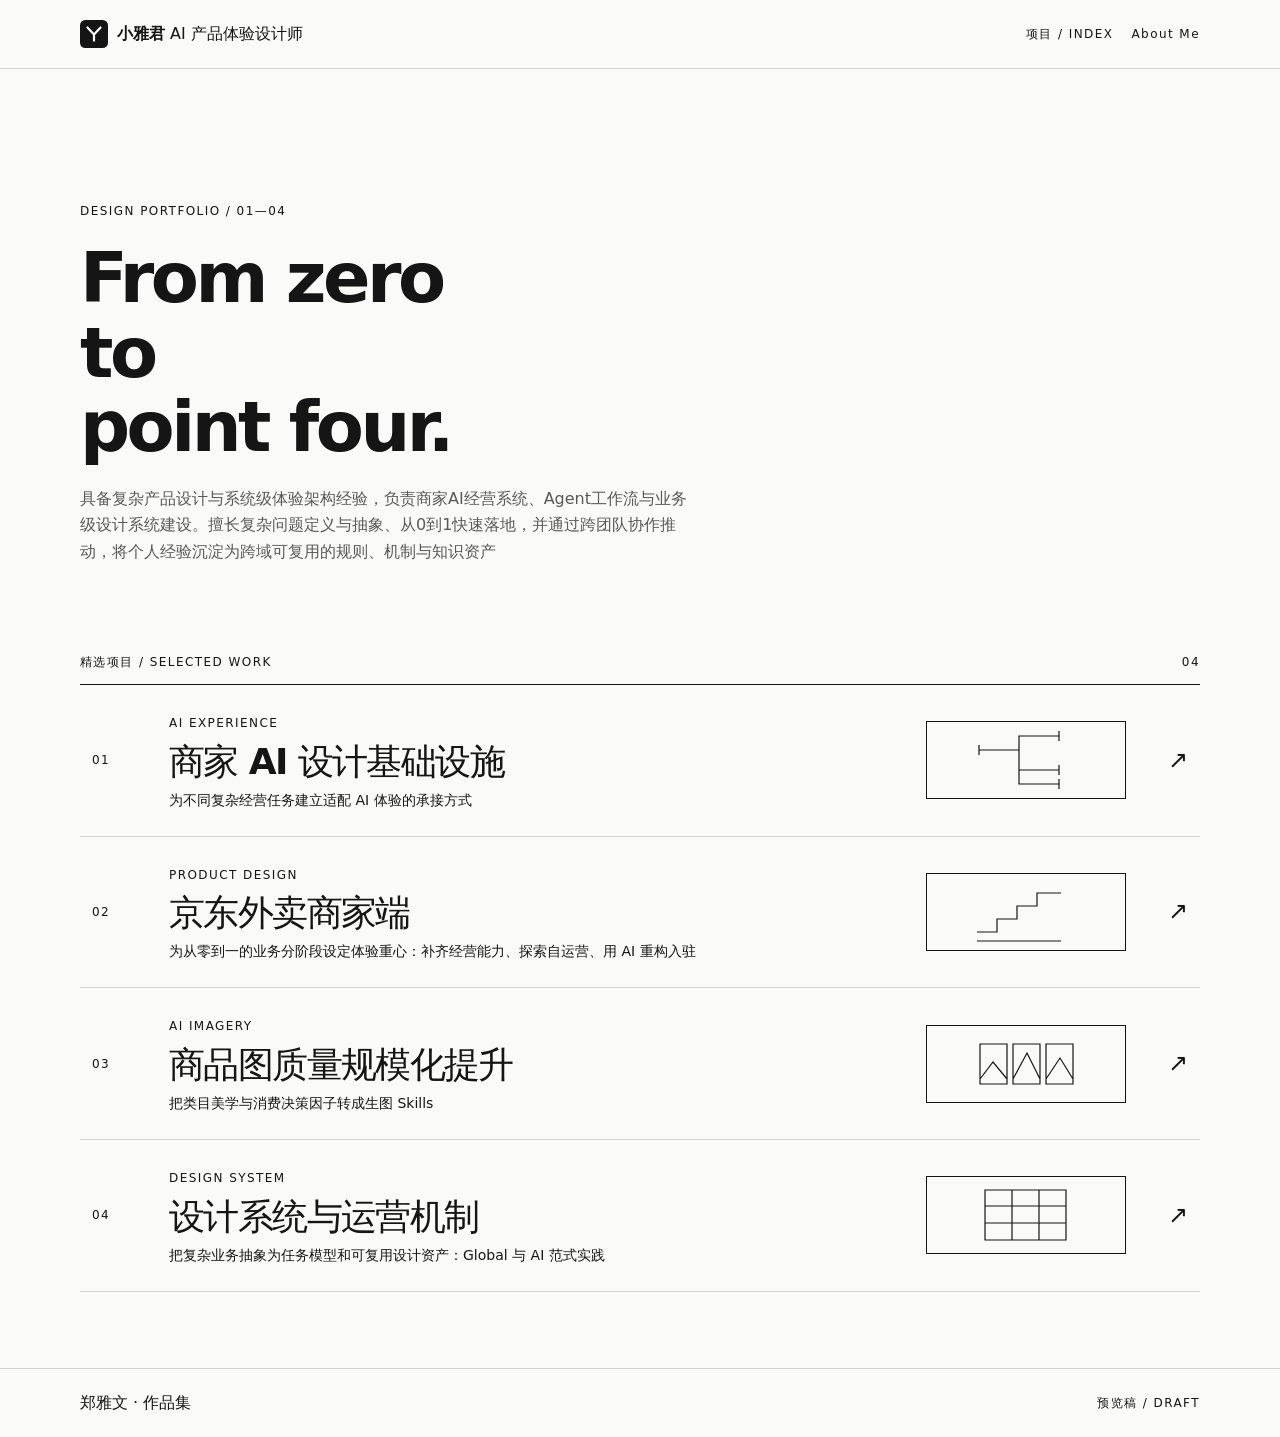
==== index.html @ f398ca6a "Add design portfolio website" ====
<!doctype html>
<html lang="zh-CN"><head><meta charset="utf-8"><meta name="viewport" content="width=device-width, initial-scale=1"><title>郑雅文 · 产品设计作品集</title><link rel="stylesheet" href="style.css"></head>
<body><header><div class="wrap bar"><a class="site-brand" href="index.html"><img src="assets/brand.svg" alt="" width="28" height="28"><span><strong>小雅君</strong> AI 产品体验设计师</span></a><nav class="site-nav" aria-label="全站导航"><a class="meta" href="index.html#work">项目 / INDEX</a><a class="meta" href="about.html">About Me</a></nav></div></header>
<main class="wrap"><section class="hero"><span class="meta">DESIGN PORTFOLIO / 01—04</span><h1>From zero<br>to<br>point four.</h1><p>具备复杂产品设计与系统级体验架构经验，负责商家AI经营系统、Agent工作流与业务级设计系统建设。擅长复杂问题定义与抽象、从0到1快速落地，并通过跨团队协作推动，将个人经验沉淀为跨域可复用的规则、机制与知识资产</p></section><section id="work" aria-label="精选项目"><div class="section-label meta"><span>精选项目 / SELECTED WORK</span><span>04</span></div><a class="project" href="merchant-ai.html"><span class="num">01</span><div><span class="tag">AI EXPERIENCE</span><h2>商家 AI 设计基础设施</h2><p>为不同复杂经营任务建立适配 AI 体验的承接方式</p></div><svg class="diagram" viewBox="0 0 118 76" aria-hidden="true"><path d="M12 28H52V48H92 M52 28V14H92 M52 48V62H92 M12 23V33 M92 9V19 M92 43V53 M92 57V67" fill="none" stroke="currentColor" stroke-width="1.2"/></svg><span class="arrow" aria-hidden="true">↗</span></a><a class="project" href="delivery.html"><span class="num">02</span><div><span class="tag">PRODUCT DESIGN</span><h2>京东外卖商家端</h2><p>为从零到一的业务分阶段设定体验重心：补齐经营能力、探索自运营、用 AI 重构入驻</p></div><svg class="diagram" viewBox="0 0 118 76" aria-hidden="true"><path d="M10 58H30V45H50V32H70V19H94 M10 67H94" fill="none" stroke="currentColor" stroke-width="1.2"/></svg><span class="arrow" aria-hidden="true">↗</span></a><a class="project" href="product-images.html"><span class="num">03</span><div><span class="tag">AI IMAGERY</span><h2>商品图质量规模化提升</h2><p>把类目美学与消费决策因子转成生图 Skills</p></div><svg class="diagram" viewBox="0 0 118 76" aria-hidden="true"><path d="M13 18H40V58H13Z M46 18H73V58H46Z M79 18H106V58H79Z M13 53L26 36L40 53 M46 53L60 27L73 53 M79 53L93 32L106 53" fill="none" stroke="currentColor" stroke-width="1.2"/></svg><span class="arrow" aria-hidden="true">↗</span></a><a class="project" href="design-system.html"><span class="num">04</span><div><span class="tag">DESIGN SYSTEM</span><h2>设计系统与运营机制</h2><p>把复杂业务抽象为任务模型和可复用设计资产：Global 与 AI 范式实践</p></div><svg class="diagram" viewBox="0 0 118 76" aria-hidden="true"><path d="M18 13H99V63H18Z M18 29H99 M18 46H99 M45 13V63 M72 13V63" fill="none" stroke="currentColor" stroke-width="1.2"/></svg><span class="arrow" aria-hidden="true">↗</span></a></section></main>
<footer><div class="wrap"><span>郑雅文 · 作品集</span><span class="meta">预览稿 / DRAFT</span></div></footer></body></html>
---- style.css ----
*{box-sizing:border-box}
:root{color-scheme:light;--ink:#151515;--muted:#595959;--line:#d0d0cd;--paper:#fafaf8;--radius:6px;--type:"SF Pro Text",-apple-system,BlinkMacSystemFont,"PingFang SC","Microsoft YaHei",system-ui,sans-serif}
body{margin:0;background:var(--paper);color:var(--ink);font:16px/1.65 var(--type)}
a{color:inherit;text-decoration:none}
a:focus-visible{outline:2px solid;outline-offset:5px}
.wrap{width:min(1120px,calc(100% - 64px));margin:auto}
header{border-bottom:1px solid var(--line)}
.bar,footer .wrap{display:flex;align-items:center;justify-content:space-between;gap:20px;min-height:68px}
.meta,.num,.tag{font:12px/1.5 var(--type);letter-spacing:.12em}
.hero{padding:clamp(60px,10vw,132px) 0 72px;position:relative}
.hero h1{margin:18px 0 22px;font-size:clamp(32px,5.8vw,70px);line-height:1.06;letter-spacing:-.05em}
.hero p,.intro{max-width:38em;color:var(--muted)}
.section-label{display:flex;justify-content:space-between;border-bottom:1px solid;padding-bottom:13px}
.project{display:grid;grid-template-columns:55px 1fr 200px 40px;gap:22px;align-items:center;padding:24px 12px;border-bottom:1px solid var(--line);transition:background .18s,color .18s}
.project:hover{background:var(--ink);color:var(--paper)}
.project h2{margin:4px 0;font-size:clamp(20px,3.1vw,36px);letter-spacing:-.045em;line-height:1.2}
.project p{margin:6px 0 0;font-size:14px}
.diagram{display:block;width:100%;height:78px;border:1px solid currentColor}
.arrow{font-size:24px;text-align:right}
footer{margin-top:76px;border-top:1px solid var(--line)}
.case-head{padding:48px 0 38px;border-bottom:1px solid}
.case-head h1{font-size:clamp(34px,6vw,76px);line-height:1.13;letter-spacing:-.05em;margin:12px 0}
.layout{display:grid;grid-template-columns:195px minmax(0,1fr);gap:44px;padding-top:34px}
.toc{position:sticky;top:24px;align-self:start;font-size:13px}
.toc a{display:block;padding:8px 0;border-bottom:1px solid var(--line)}
.toc a:hover,.bar a:hover{text-decoration:underline}
article h2{font-size:clamp(22px,3vw,32px);line-height:1.35;margin:44px 0 15px;scroll-margin-top:20px}
article h2:first-child{margin-top:0}
article p,article li{line-height:1.85}
article li{margin-bottom:.55em}
.table-wrap{overflow:auto;margin:24px 0}
table{width:100%;border-collapse:collapse;font-size:14px}
th,td{text-align:left;vertical-align:top;padding:12px;border-bottom:1px solid var(--line)}
th{background:#ededeb;border-top:1px solid var(--ink)}
.note{background:#ededeb;padding:14px 18px;font-size:14px}
.next{display:block;border-top:1px solid;margin-top:48px;padding-top:18px;font-size:22px}
@media(max-width:680px){.wrap{width:calc(100% - 32px)}.project{grid-template-columns:32px minmax(0,1fr) 24px;gap:10px;padding:20px 2px}.project .diagram{display:none}.layout{grid-template-columns:1fr;gap:26px}.toc{position:static}.hero{padding-bottom:44px}th,td{padding:8px}}
@media(prefers-reduced-motion:reduce){*{transition:none!important}}
.ai-part{scroll-margin-top:24px;margin-bottom:64px}
.chapter{display:grid;grid-template-columns:minmax(110px,23%) 1fr;gap:1px;background:var(--line);border:1px solid var(--line);margin:0 0 26px}
.chapter span{display:grid;align-content:center;padding:17px;background:#171717;color:white;font:12px/1.5 var(--type);letter-spacing:.08em}
article .chapter h2{margin:0;padding:18px;background:#efefed;font-size:clamp(20px,2.7vw,30px)}
.ai-part h3{margin:32px 0 10px;font-size:21px}
.ai-part h4{font-size:22px;margin:6px 0}
.ai-part blockquote{margin:28px 0;padding:8px 20px;border-left:3px solid;background:#efefed}
.plates{display:grid;gap:16px;margin:22px 0}
.plates.two{grid-template-columns:repeat(2,minmax(0,1fr))}
.plates.three{grid-template-columns:repeat(3,minmax(0,1fr))}
.plate{min-width:0;margin:0 0 18px}
.plate a{display:grid;background:#eee;border:1px solid var(--line);place-items:center}
.plate img{display:block;width:100%;height:auto}
.plate figcaption{border-top:1px solid var(--line);padding:8px 0;color:var(--muted);font-size:13px}
.plate figcaption .num{margin-right:9px}
.example{display:grid;grid-template-columns:minmax(160px,1fr) minmax(0,2fr);align-items:start;gap:24px;padding:24px 0;border-top:1px solid var(--line)}
@media(max-width:680px){.plates.two,.plates.three,.example{grid-template-columns:1fr}.chapter span{padding:10px}.chapter{grid-template-columns:92px 1fr}}
.plates .plate img{max-height:360px;object-fit:contain}
.example .plate img{max-height:520px;object-fit:contain}
.plates .plate a{min-height:110px}
.ai-part table{min-width:520px}
.ai-part table th[scope="row"]{background:transparent;border-top:0}
.case-detail{margin:16px 0 24px;border-block:1px solid var(--line)}
.case-detail summary{cursor:pointer;padding:13px 4px;font-weight:600;font-size:14px}
.case-detail summary:hover{text-decoration:underline}
.case-detail .detail-body{padding:0 0 12px}
.case-detail .detail-body>.table-wrap{margin-top:5px}
.overview-plate a{display:block;border:0}
.overview-plate figcaption{margin-top:8px}
.ai-part{margin-bottom:48px}
.ai-part h3{margin-top:24px}

/* Use tonal surfaces to separate the case content. */
.ai-part .chapter{border:0;border-radius:var(--radius);overflow:hidden;background:#efefed;gap:0}
.ai-part .chapter span{background:#e4e4e1;color:#555}
.ai-part .chapter h2{background:transparent}
.ai-part .plate a{border:0;border-radius:var(--radius);overflow:hidden;background:#efefed}
.ai-part .plate figcaption{border:0;color:#626262}
.ai-part .example{border:0;border-radius:var(--radius);background:#f0f0ee;padding:20px;margin:16px 0}
.ai-part .example .plate{margin-bottom:0}
.ai-part blockquote,.ai-part .case-detail{border:0;border-radius:var(--radius);background:#efefed}
.ai-part .case-detail summary{padding:14px 18px}
.ai-part .case-detail .detail-body{padding:0 18px 14px}
.ai-part .table-wrap{border-radius:var(--radius);background:#f1f1ef}
.ai-part th,.ai-part td{border:0}
.ai-part th{background:#e8e8e5;color:#252525}
.ai-part td{color:#4d4d4d}
.ai-part tbody tr:nth-child(even){background:#eaeae8}
.strategy-flow{display:grid;grid-template-columns:repeat(3,minmax(0,1fr));gap:12px;margin:20px 0}
.strategy-flow>div{border-radius:var(--radius);padding:18px;background:#efefed}
.strategy-flow .meta,.strategy-index{color:#626262}
.ai-part .strategy-flow h3{margin:6px 0 2px}
.strategy-flow p{margin:0;color:#555;font-size:14px}
.strategy-index{display:block;margin-bottom:4px}
.ai-part .component-grid{grid-template-columns:repeat(4,minmax(0,1fr))}
@media(max-width:680px){
  .strategy-flow{grid-template-columns:1fr}
  .ai-part .component-grid{grid-template-columns:repeat(2,minmax(0,1fr))}
}

.journey-grid{display:grid;gap:18px;margin:22px 0 36px}
.journey-row{display:grid;grid-template-columns:minmax(0,1fr) minmax(0,2fr);gap:22px;align-items:start;background:#efefed;border-radius:var(--radius);padding:20px}
.journey-copy .meta,.journey-copy p,.journey-copy dt{color:var(--muted)}
.ai-part .journey-copy h4{margin:8px 0;font-size:clamp(17px,2.1vw,23px)}
.journey-copy p,.journey-copy dl{margin:8px 0;font-size:14px}
.journey-copy dt{font-size:12px}
.journey-copy dd{margin:0;font-weight:600}
.ai-part .journey-row .plate{margin:0}
.ai-part .journey-row .plate a{border-radius:var(--radius)}
.ai-part .journey-row figcaption{padding-bottom:0}
@media(max-width:680px){.journey-row{grid-template-columns:1fr;gap:12px;padding:16px}}

.case-grid,.asset-grid{display:grid;gap:12px;margin:20px 0 28px}
.case-grid{grid-template-columns:repeat(3,minmax(0,1fr))}
.asset-grid{grid-template-columns:minmax(0,3fr) minmax(0,4fr)}
.grid-panel{min-width:0;background:#efefed;border-radius:var(--radius);padding:16px}
.grid-panel .meta{color:var(--muted)}
.ai-part .grid-panel h4{font-size:18px}
.grid-panel dl{margin:12px 0 0}
.grid-panel dt{font-weight:650;margin-top:12px}
.grid-panel dd{margin:2px 0;color:var(--muted);font-size:14px}
.asset-items{display:flex;gap:8px}
.asset-items .plate{flex:1;min-width:0;margin:8px 0 0}
.ai-part .asset-items .plate a,.ai-part .pattern-matrix .plate a{background:#fff;border-radius:var(--radius)}
.asset-items .plate img{height:clamp(85px,15vw,170px);object-fit:contain}
.grid-panel .plate .num{display:none}
.pattern-matrix .grid-panel{display:grid;grid-template-rows:subgrid;grid-row:span 6;gap:8px}
.pattern-matrix h4,.pattern-matrix .plate{margin:0}
.pattern-matrix p{margin:4px 0 0;font-size:14px;color:var(--muted)}
.pattern-matrix .plate img{max-height:260px;object-fit:contain}
@media(max-width:680px){
  .case-grid,.asset-grid{grid-template-columns:1fr}
  .pattern-matrix .grid-panel{display:block;grid-row:auto}
  .pattern-matrix .plate{margin:12px 0}
}

.ai-part .challenge-context,.challenge-cell,.challenge-question{background:#efefed;border-radius:var(--radius);padding:14px 16px}
.challenge-comparison{display:grid;grid-template-columns:repeat(2,minmax(0,1fr));gap:8px 14px;margin:26px 0 16px}
.challenge-track{min-width:0;display:grid;grid-template-rows:subgrid;grid-row:span 4}
.challenge-label{display:block;color:#585854;font-size:12px;font-weight:600;letter-spacing:.04em;margin-bottom:5px}
.ai-part .challenge-cell h4{font-size:clamp(16px,2vw,21px);line-height:1.35;margin:0}
.ai-part .challenge-cell p,.ai-part .challenge-question p{margin:0;color:#363633;font-size:14px;line-height:1.65}
.challenge-evidence{padding:8px 0}
.challenge-shots{display:flex;gap:8px}
.challenge-shots .plate{flex:1;margin:0}
.ai-part .challenge-shots .plate a{border-radius:var(--radius);background:#efefed}
.challenge-shots img{height:clamp(110px,16vw,190px);object-fit:contain}
.ai-part .challenge-shots figcaption{line-height:1.4;padding-bottom:0}
.challenge-shots .num{display:none}
.challenge-cell ol{padding-left:1.2em;margin:0;color:#363633;font-size:14px}
.ai-part .challenge-cell li{line-height:1.55;margin:0}
.ai-part .challenge-cell li+li{margin-top:4px}
@media(max-width:680px){.challenge-comparison{grid-template-columns:1fr;gap:20px}.challenge-track{grid-row:auto;grid-template-rows:auto;gap:6px}}

.ai-part .doc-chapter{grid-template-columns:23% 1fr;gap:24px;align-items:center;background:none;border-radius:0}
.ai-part .doc-chapter span{display:block;align-content:center;min-height:124px;padding:14px;border-radius:var(--radius);background:#151515;color:#fff;font:500 clamp(21px,3vw,32px)/1.3 var(--type);letter-spacing:-.03em}
.ai-part .doc-chapter h2{padding:0;font-weight:550;font-size:clamp(18px,2.2vw,24px);color:#252b31}
.ai-part .doc-background-title{font-size:17px}
.ai-part .challenge-context{background:none;border-left:2px solid #d0d0d0;border-radius:0;padding:0 0 0 13px;margin:0;color:#65696d}
.doc-issues{margin:8px 0 12px;padding-left:22px}
.doc-issues li::marker{color:#245de1}
.ai-part .doc-issues li{margin:0 0 5px;line-height:1.65}
.challenge-comparison{gap:16px;margin:10px 0 22px}
.challenge-track{grid-row:span 3;background:#f0f0f0;border-radius:var(--radius);padding:12px;gap:12px;color:#252b31}
.doc-problem span,.doc-response,.doc-problem p{font-size:14px}
.ai-part .doc-problem h4{font-size:17px;margin:8px 0}
.ai-part .doc-problem p,.ai-part .doc-response p{margin:4px 0;line-height:1.6}
.challenge-track .challenge-shots{background:#fff;gap:1px}
.challenge-track .challenge-shots .plate{display:flex;flex-direction:column-reverse;justify-content:start;background:#fff;padding:8px}
.ai-part .challenge-track .challenge-shots .plate a{background:white;border-radius:var(--radius)}
.ai-part .challenge-track .challenge-shots img{height:clamp(96px,13vw,155px)}
.ai-part .challenge-track .challenge-shots figcaption{padding:0 0 7px;color:#252b31;font-size:13px}
.ai-part .doc-conclusion{margin:0}
.doc-scenario{color:#252b31;margin:24px 0 32px}
.ai-part .doc-scenario h3{font-size:22px}
.doc-scenario-grid{display:grid;grid-template-columns:repeat(3,minmax(0,1fr));gap:18px}
.doc-scenario-card{background:#f0f0f0;border-radius:var(--radius);padding:12px}
.ai-part .doc-scenario-card h4{font-size:18px;margin:4px 0 10px}
.doc-scenario-card mark{background:#e1e3e5;color:inherit}
.doc-rules,.doc-examples{list-style:none}
.doc-rules{border-left:2px solid #ccc;padding:0 0 0 12px;margin:8px 0 0;color:#61666b}
.ai-part .doc-scenario .doc-examples-title{font-size:16px;margin:26px 0 10px}
.doc-examples{margin:0}
.ai-part .doc-scenario-card li{margin:0 0 8px;line-height:1.5}
.ai-part .doc-scenario-card li:last-child{margin-bottom:0}
.ai-part .asset-grid .grid-panel{border-radius:var(--radius)}
.ai-part .asset-grid .asset-items .plate a{border-radius:var(--radius);background:#fff}
.ai-part .asset-grid .asset-items img{height:clamp(100px,16vw,175px)}
@media(max-width:680px){
  .ai-part .doc-chapter{grid-template-columns:minmax(100px,30%) 1fr;gap:12px}
  .ai-part .doc-chapter span{min-height:90px}
  .challenge-track{grid-row:auto}
  .doc-scenario-grid{gap:6px}
  .doc-scenario-card{padding:8px;font-size:13px}
  .ai-part .doc-scenario-card h4{font-size:15px}
}

.wiki-gallery{background:#efefed;border-radius:var(--radius);padding:16px;margin-top:20px}
.ai-part .wiki-gallery h3{margin:0 0 10px}
.wiki-gallery .plates{margin:0 0 16px}
.wiki-gallery .plates:last-child,.wiki-gallery .plate{margin-bottom:0}
.ai-part .wiki-gallery .plate a{background:white}

.skill-grid{display:grid;grid-template-columns:minmax(0,2fr) minmax(0,1fr);gap:16px;align-items:start}
.skill-results{display:grid;gap:14px;min-width:0}
.distribution-grid .plate a{position:relative;display:block;aspect-ratio:1;min-height:0}
.distribution-grid .plate img{position:absolute;inset:0;width:100%;height:100%;max-height:none;padding:12px;object-fit:contain}
@media(max-width:680px){.skill-grid{grid-template-columns:1fr}}

.distribution-grid{display:grid;grid-template-columns:repeat(2,minmax(0,1fr));gap:14px}
.media-panel{min-width:0;display:grid;grid-row:span 2;grid-template-rows:subgrid;gap:12px}
.ai-part .media-panel p{margin:0;font-size:14px;line-height:1.65}
.ai-part .distribution-note{font-size:12px;color:var(--muted);margin-top:8px}
.ai-part .media-panel,.ai-part .journey-row,.ai-part .example,.ai-part .challenge-track,
.ai-part .grid-panel,.ai-part .wiki-gallery{background:#f0f0ef;border-radius:var(--radius);padding:16px}
.ai-part .challenge-shots{background:transparent;gap:8px}
.ai-part .challenge-shots .plate{background:transparent;padding:0;flex-direction:column}
.ai-part .challenge-shots figcaption{padding:7px 0 0}
.ai-part .plate a{background:#fff;border-radius:var(--radius);overflow:hidden}
.ai-part .plate-dark a{background:transparent}
.ai-part .plate-dark img{background:transparent}
.ai-part .media-panel .plate,.ai-part .wiki-gallery .plate{margin-bottom:0}
@media(max-width:680px){.distribution-grid{grid-template-columns:1fr}.media-panel{grid-row:auto;grid-template-rows:auto}}

.delivery-case #overview h2{margin-top:0}
.delivery-case .delivery-phase dl{display:grid;grid-template-columns:repeat(2,minmax(0,1fr));gap:12px 24px;margin:0}
.delivery-case .delivery-phase dt{margin-top:0}
.delivery-case .delivery-phase .plate{margin:20px 0 0}
.delivery-case .delivery-marketing{margin-top:14px}
.delivery-case .delivery-marketing h3{margin-top:0}
@media(max-width:680px){.delivery-case .delivery-phase dl{grid-template-columns:1fr}}

.product-case #overview h2{margin-top:0}
.product-case .product-module+.product-module{margin-top:14px}
.product-case .product-module>h3,.product-case .grid-panel>h3{margin-top:0}
.product-case .product-module .plate{margin:12px 0 0}
.product-case .product-module .plate img{max-height:none}
.product-case .product-module .plates{margin-bottom:12px}
.product-case .product-category{min-width:0}
.product-case .product-evidence,.product-case .product-category-grid>div{background:#fff;border-radius:var(--radius);padding:12px}
.product-case .product-evidence p,.product-case .product-category-grid p{margin:4px 0 0}
.product-case .product-caption,.product-case .product-category-grid p{font-size:13px;color:var(--muted)}
.product-case .product-category-grid{margin-bottom:0}

.product-case .product-exploration{margin-top:18px}
.product-case .skill-effects{display:grid;grid-template-columns:repeat(3,minmax(0,1fr));gap:12px;margin-top:14px;align-items:start}
.product-case .skill-effect{background:#f8f8f7;padding:10px}
.product-case .skill-effect-pair{display:grid;grid-template-columns:repeat(2,minmax(0,1fr));gap:8px}
.product-case .skill-effect h5{margin:0;font-size:12px}
.product-case .skill-effect figcaption{display:none}
@media(max-width:680px){.product-case .skill-effects{grid-template-columns:1fr}}

.product-case .product-models>.product-module{margin-top:0}
.product-case .product-models>.product-module>h3,
.product-case .product-models>.product-module>p{margin:0}
.product-case .product-models .plate{margin:0}
.product-case .product-models .plate a{aspect-ratio:2}
.product-case .product-models .plate img{width:100%;height:100%;object-fit:contain}
@media(min-width:681px){
  .product-case .product-models>.product-module{display:grid;grid-row:span 3;grid-template-rows:subgrid;row-gap:12px}
}
@media(max-width:680px){
  .product-case .product-models>.product-module>*+*{margin-top:12px}
}

.design-case .design-module{margin:0 0 16px}
.design-case .design-module h3{margin:0 0 8px}
.design-case .design-module p{margin:0 0 12px}
.design-case .design-module .plate{margin:0}
.design-case .design-module>.plate+.plate{margin-top:14px}
.design-case .design-module .plates{margin:14px 0}
.design-case .design-module .plate img{max-height:420px;object-fit:contain}
.design-case .design-module>.plate img{max-height:none}

.design-case .global-frames .plate a{height:clamp(240px,44vw,420px);background:#fff}
.design-case .global-frames .plate img{width:100%;height:100%;object-fit:contain}
.ai-service-grid,.ai-service-pair{display:grid;grid-template-columns:repeat(2,minmax(0,1fr));gap:12px}
.ai-service-grid{margin:12px 0 22px}
.design-case .ai-service-group h4{margin:0 0 12px;font-size:16px}
.ai-service-card{display:grid;grid-template-rows:auto 1fr;gap:12px}
.ai-service-card .plate{margin:0}
.ai-service-card .plate a{aspect-ratio:5/4}
.ai-service-card .plate+.plate a{aspect-ratio:7/10}
.ai-service-card .plate img{width:100%;height:100%;object-fit:contain}
@media(max-width:680px){.ai-service-grid{grid-template-columns:1fr}}

.design-case .design-mobile-grid .design-module{margin:0}
.design-case .design-mobile-grid .plate a{aspect-ratio:5/3}
.design-case .design-mobile-grid .plate img{width:100%;height:100%;object-fit:contain}

h1,.project h2,article h2{font-weight:550}
article h3{font-weight:500}
article h4,article h5{font-weight:500}

.site-nav{display:flex;flex-wrap:wrap;justify-content:flex-end;gap:8px 18px}
.site-nav [aria-current="page"]{text-decoration:underline;text-underline-offset:4px}
.about-case .grid-panel+.grid-panel{margin-top:12px}
.about-case .plates .grid-panel{margin-top:0}
.about-case .grid-panel h3{margin:0 0 8px}
.about-case .grid-panel p{margin:0 0 8px}
.about-case .grid-panel a:hover{text-decoration:underline}

.visually-hidden{position:absolute;width:1px;height:1px;overflow:hidden;clip-path:inset(50%);white-space:nowrap}
.about-profile{padding-top:40px}
.about-profile>.plates{margin:0 0 24px}
.about-profile .grid-panel h3{margin:0 0 8px;font-size:17px}
.about-profile .grid-panel p{margin:4px 0}
.about-profile .grid-panel dl{margin:0}
.about-profile .grid-panel a{overflow-wrap:anywhere}
.about-gallery{background:#efefed;border-radius:var(--radius);overflow:hidden}
.about-gallery-bar{display:flex;align-items:center;justify-content:space-between;padding:12px 16px}
.about-gallery-controls:not([hidden]){display:flex;gap:6px}
.about-gallery-controls button{border:0;background:#fff;color:var(--ink);border-radius:var(--radius);padding:5px 10px;cursor:pointer}
.about-gallery-track{position:relative;display:flex;gap:12px;overflow-x:auto;scroll-snap-type:x mandatory;list-style:none;margin:0;padding:0 16px 16px;scroll-padding-inline:16px}
.about-gallery-track li{flex:none;scroll-snap-align:start}
.about-gallery-track img{display:block;height:clamp(200px,34vw,340px);width:auto;border-radius:var(--radius)}

.about-gallery{background:#fff;border:1px solid #eaeaea}
.about-window-chrome{padding:12px 16px 0;color:#eaeaea;font-size:13px;letter-spacing:2px}
.about-conversation{width:min(58%,700px);margin:auto;padding:34px 0 42px;font-family:system-ui,"PingFang SC",sans-serif}
.about-question{display:flex;flex-direction:column;align-items:flex-end}
.about-speaker{display:block;color:#696969;font-size:13px;margin-bottom:7px}
.about-question .about-speaker{padding-right:16px}
.about-conversation p{margin:0;font-size:1rem;line-height:1.65}
.about-question p{background:#151515;color:#fff;border-radius:999px;padding:10px 18px}
.about-reply{margin-top:clamp(28px,5vw,58px)}
.about-gallery-track li{padding:10px;background:#f2f2f2;border-radius:var(--radius)}
.about-gallery-bar{padding-top:4px}
@media(max-width:680px){
  .about-conversation{width:auto;padding:24px 18px 28px}
}

.site-brand{display:inline-flex;align-items:center;gap:9px;min-width:0;line-height:1.35}
.site-brand img{flex:none}
.site-brand strong{font-weight:700}
@media(max-width:420px){.site-brand{font-size:13px;gap:6px}.site-brand img{width:24px;height:24px}}
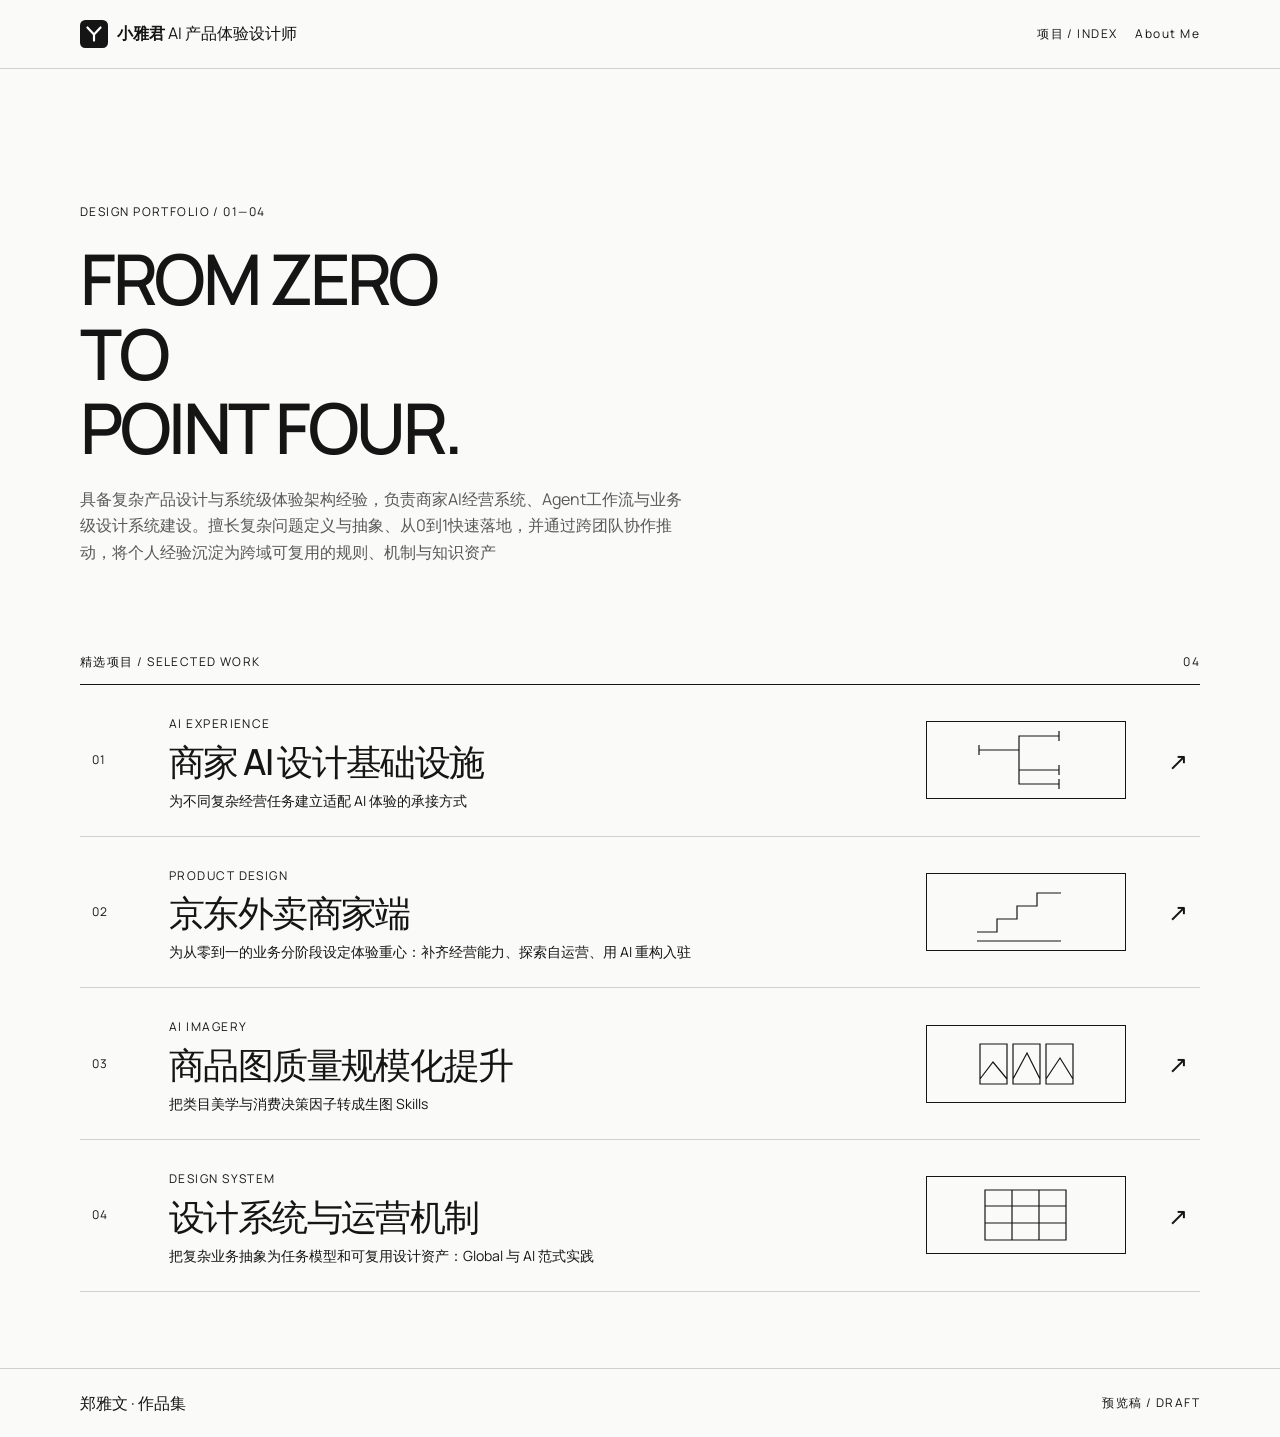
==== commit a7592502: "Set homepage title in uppercase" ====
--- a/index.html
+++ b/index.html
@@ -1,5 +1,5 @@
 <!doctype html>
 <html lang="zh-CN"><head><meta charset="utf-8"><meta name="viewport" content="width=device-width, initial-scale=1"><title>郑雅文 · 产品设计作品集</title><link rel="stylesheet" href="style.css"></head>
 <body><header><div class="wrap bar"><a class="site-brand" href="index.html"><img src="assets/brand.svg" alt="" width="28" height="28"><span><strong>小雅君</strong> AI 产品体验设计师</span></a><nav class="site-nav" aria-label="全站导航"><a class="meta" href="index.html#work">项目 / INDEX</a><a class="meta" href="about.html">About Me</a></nav></div></header>
-<main class="wrap"><section class="hero"><span class="meta">DESIGN PORTFOLIO / 01—04</span><h1>From zero<br>to<br>point four.</h1><p>具备复杂产品设计与系统级体验架构经验，负责商家AI经营系统、Agent工作流与业务级设计系统建设。擅长复杂问题定义与抽象、从0到1快速落地，并通过跨团队协作推动，将个人经验沉淀为跨域可复用的规则、机制与知识资产</p></section><section id="work" aria-label="精选项目"><div class="section-label meta"><span>精选项目 / SELECTED WORK</span><span>04</span></div><a class="project" href="merchant-ai.html"><span class="num">01</span><div><span class="tag">AI EXPERIENCE</span><h2>商家 AI 设计基础设施</h2><p>为不同复杂经营任务建立适配 AI 体验的承接方式</p></div><svg class="diagram" viewBox="0 0 118 76" aria-hidden="true"><path d="M12 28H52V48H92 M52 28V14H92 M52 48V62H92 M12 23V33 M92 9V19 M92 43V53 M92 57V67" fill="none" stroke="currentColor" stroke-width="1.2"/></svg><span class="arrow" aria-hidden="true">↗</span></a><a class="project" href="delivery.html"><span class="num">02</span><div><span class="tag">PRODUCT DESIGN</span><h2>京东外卖商家端</h2><p>为从零到一的业务分阶段设定体验重心：补齐经营能力、探索自运营、用 AI 重构入驻</p></div><svg class="diagram" viewBox="0 0 118 76" aria-hidden="true"><path d="M10 58H30V45H50V32H70V19H94 M10 67H94" fill="none" stroke="currentColor" stroke-width="1.2"/></svg><span class="arrow" aria-hidden="true">↗</span></a><a class="project" href="product-images.html"><span class="num">03</span><div><span class="tag">AI IMAGERY</span><h2>商品图质量规模化提升</h2><p>把类目美学与消费决策因子转成生图 Skills</p></div><svg class="diagram" viewBox="0 0 118 76" aria-hidden="true"><path d="M13 18H40V58H13Z M46 18H73V58H46Z M79 18H106V58H79Z M13 53L26 36L40 53 M46 53L60 27L73 53 M79 53L93 32L106 53" fill="none" stroke="currentColor" stroke-width="1.2"/></svg><span class="arrow" aria-hidden="true">↗</span></a><a class="project" href="design-system.html"><span class="num">04</span><div><span class="tag">DESIGN SYSTEM</span><h2>设计系统与运营机制</h2><p>把复杂业务抽象为任务模型和可复用设计资产：Global 与 AI 范式实践</p></div><svg class="diagram" viewBox="0 0 118 76" aria-hidden="true"><path d="M18 13H99V63H18Z M18 29H99 M18 46H99 M45 13V63 M72 13V63" fill="none" stroke="currentColor" stroke-width="1.2"/></svg><span class="arrow" aria-hidden="true">↗</span></a></section></main>
+<main class="wrap"><section class="hero"><span class="meta">DESIGN PORTFOLIO / 01—04</span><h1>FROM ZERO<br>TO<br>POINT FOUR.</h1><p>具备复杂产品设计与系统级体验架构经验，负责商家AI经营系统、Agent工作流与业务级设计系统建设。擅长复杂问题定义与抽象、从0到1快速落地，并通过跨团队协作推动，将个人经验沉淀为跨域可复用的规则、机制与知识资产</p></section><section id="work" aria-label="精选项目"><div class="section-label meta"><span>精选项目 / SELECTED WORK</span><span>04</span></div><a class="project" href="merchant-ai.html"><span class="num">01</span><div><span class="tag">AI EXPERIENCE</span><h2>商家 AI 设计基础设施</h2><p>为不同复杂经营任务建立适配 AI 体验的承接方式</p></div><svg class="diagram" viewBox="0 0 118 76" aria-hidden="true"><path d="M12 28H52V48H92 M52 28V14H92 M52 48V62H92 M12 23V33 M92 9V19 M92 43V53 M92 57V67" fill="none" stroke="currentColor" stroke-width="1.2"/></svg><span class="arrow" aria-hidden="true">↗</span></a><a class="project" href="delivery.html"><span class="num">02</span><div><span class="tag">PRODUCT DESIGN</span><h2>京东外卖商家端</h2><p>为从零到一的业务分阶段设定体验重心：补齐经营能力、探索自运营、用 AI 重构入驻</p></div><svg class="diagram" viewBox="0 0 118 76" aria-hidden="true"><path d="M10 58H30V45H50V32H70V19H94 M10 67H94" fill="none" stroke="currentColor" stroke-width="1.2"/></svg><span class="arrow" aria-hidden="true">↗</span></a><a class="project" href="product-images.html"><span class="num">03</span><div><span class="tag">AI IMAGERY</span><h2>商品图质量规模化提升</h2><p>把类目美学与消费决策因子转成生图 Skills</p></div><svg class="diagram" viewBox="0 0 118 76" aria-hidden="true"><path d="M13 18H40V58H13Z M46 18H73V58H46Z M79 18H106V58H79Z M13 53L26 36L40 53 M46 53L60 27L73 53 M79 53L93 32L106 53" fill="none" stroke="currentColor" stroke-width="1.2"/></svg><span class="arrow" aria-hidden="true">↗</span></a><a class="project" href="design-system.html"><span class="num">04</span><div><span class="tag">DESIGN SYSTEM</span><h2>设计系统与运营机制</h2><p>把复杂业务抽象为任务模型和可复用设计资产：Global 与 AI 范式实践</p></div><svg class="diagram" viewBox="0 0 118 76" aria-hidden="true"><path d="M18 13H99V63H18Z M18 29H99 M18 46H99 M45 13V63 M72 13V63" fill="none" stroke="currentColor" stroke-width="1.2"/></svg><span class="arrow" aria-hidden="true">↗</span></a></section></main>
 <footer><div class="wrap"><span>郑雅文 · 作品集</span><span class="meta">预览稿 / DRAFT</span></div></footer></body></html>
--- a/style.css
+++ b/style.css
@@ -1,5 +1,6 @@
+@font-face{font-family:Manrope;src:url("assets/fonts/manrope.ttf") format("truetype");font-style:normal;font-weight:200 800;font-display:swap}
 *{box-sizing:border-box}
-:root{color-scheme:light;--ink:#151515;--muted:#595959;--line:#d0d0cd;--paper:#fafaf8;--radius:6px;--type:"SF Pro Text",-apple-system,BlinkMacSystemFont,"PingFang SC","Microsoft YaHei",system-ui,sans-serif}
+:root{color-scheme:light;--ink:#151515;--muted:#595959;--line:#d0d0cd;--paper:#fafaf8;--radius:6px;--type:Manrope,"SF Pro Text",-apple-system,BlinkMacSystemFont,"PingFang SC","Microsoft YaHei",system-ui,sans-serif}
 body{margin:0;background:var(--paper);color:var(--ink);font:16px/1.65 var(--type)}
 a{color:inherit;text-decoration:none}
 a:focus-visible{outline:2px solid;outline-offset:5px}
@@ -315,7 +316,7 @@
 
 .about-gallery{background:#fff;border:1px solid #eaeaea}
 .about-window-chrome{padding:12px 16px 0;color:#eaeaea;font-size:13px;letter-spacing:2px}
-.about-conversation{width:min(58%,700px);margin:auto;padding:34px 0 42px;font-family:system-ui,"PingFang SC",sans-serif}
+.about-conversation{width:min(58%,700px);margin:auto;padding:34px 0 42px;font-family:var(--type)}
 .about-question{display:flex;flex-direction:column;align-items:flex-end}
 .about-speaker{display:block;color:#696969;font-size:13px;margin-bottom:7px}
 .about-question .about-speaker{padding-right:16px}
@@ -332,3 +333,5 @@
 .site-brand img{flex:none}
 .site-brand strong{font-weight:700}
 @media(max-width:420px){.site-brand{font-size:13px;gap:6px}.site-brand img{width:24px;height:24px}}
+
+.about-gallery-controls button{font-family:var(--type)}
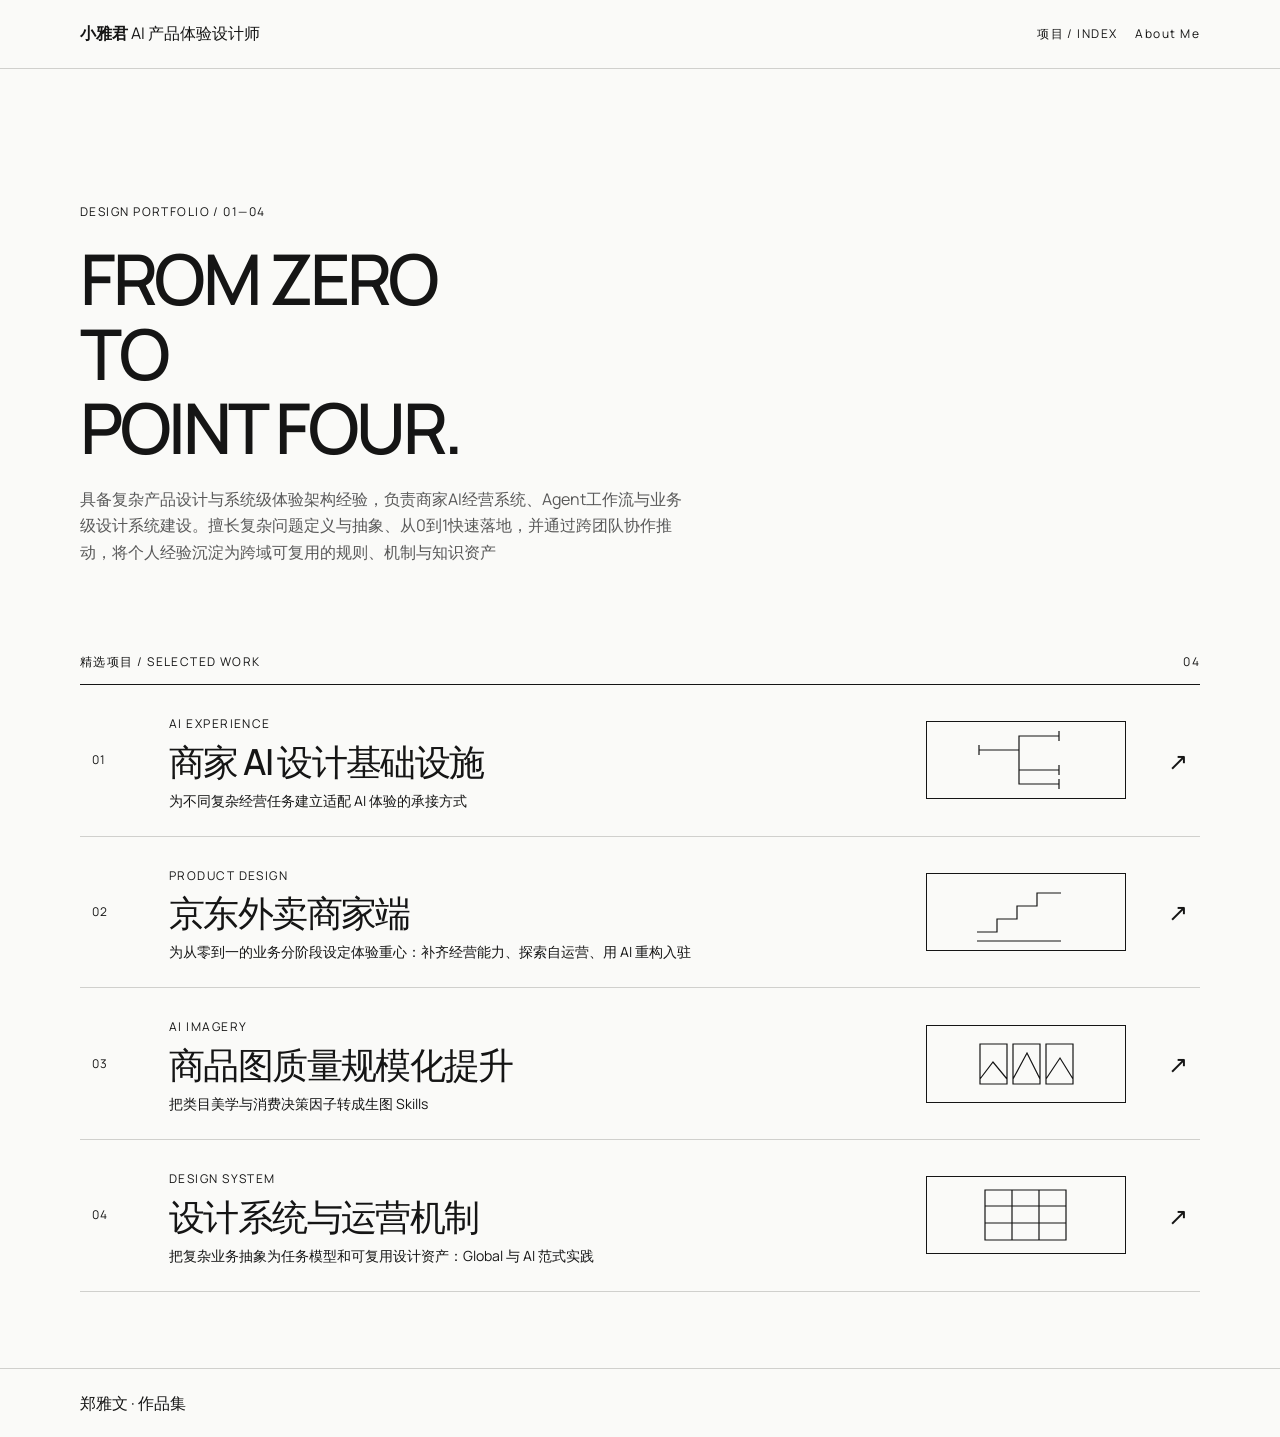
==== commit 9a2ac40f: "Polish published portfolio copy and navigation" ====
--- a/index.html
+++ b/index.html
@@ -1,5 +1,5 @@
 <!doctype html>
 <html lang="zh-CN"><head><meta charset="utf-8"><meta name="viewport" content="width=device-width, initial-scale=1"><title>郑雅文 · 产品设计作品集</title><link rel="stylesheet" href="style.css"></head>
-<body><header><div class="wrap bar"><a class="site-brand" href="index.html"><img src="assets/brand.svg" alt="" width="28" height="28"><span><strong>小雅君</strong> AI 产品体验设计师</span></a><nav class="site-nav" aria-label="全站导航"><a class="meta" href="index.html#work">项目 / INDEX</a><a class="meta" href="about.html">About Me</a></nav></div></header>
+<body><header><div class="wrap bar"><a class="site-brand" href="index.html"><span><strong>小雅君</strong> AI 产品体验设计师</span></a><nav class="site-nav" aria-label="全站导航"><a class="meta" href="index.html#work">项目 / INDEX</a><a class="meta" href="about.html">About Me</a></nav></div></header>
 <main class="wrap"><section class="hero"><span class="meta">DESIGN PORTFOLIO / 01—04</span><h1>FROM ZERO<br>TO<br>POINT FOUR.</h1><p>具备复杂产品设计与系统级体验架构经验，负责商家AI经营系统、Agent工作流与业务级设计系统建设。擅长复杂问题定义与抽象、从0到1快速落地，并通过跨团队协作推动，将个人经验沉淀为跨域可复用的规则、机制与知识资产</p></section><section id="work" aria-label="精选项目"><div class="section-label meta"><span>精选项目 / SELECTED WORK</span><span>04</span></div><a class="project" href="merchant-ai.html"><span class="num">01</span><div><span class="tag">AI EXPERIENCE</span><h2>商家 AI 设计基础设施</h2><p>为不同复杂经营任务建立适配 AI 体验的承接方式</p></div><svg class="diagram" viewBox="0 0 118 76" aria-hidden="true"><path d="M12 28H52V48H92 M52 28V14H92 M52 48V62H92 M12 23V33 M92 9V19 M92 43V53 M92 57V67" fill="none" stroke="currentColor" stroke-width="1.2"/></svg><span class="arrow" aria-hidden="true">↗</span></a><a class="project" href="delivery.html"><span class="num">02</span><div><span class="tag">PRODUCT DESIGN</span><h2>京东外卖商家端</h2><p>为从零到一的业务分阶段设定体验重心：补齐经营能力、探索自运营、用 AI 重构入驻</p></div><svg class="diagram" viewBox="0 0 118 76" aria-hidden="true"><path d="M10 58H30V45H50V32H70V19H94 M10 67H94" fill="none" stroke="currentColor" stroke-width="1.2"/></svg><span class="arrow" aria-hidden="true">↗</span></a><a class="project" href="product-images.html"><span class="num">03</span><div><span class="tag">AI IMAGERY</span><h2>商品图质量规模化提升</h2><p>把类目美学与消费决策因子转成生图 Skills</p></div><svg class="diagram" viewBox="0 0 118 76" aria-hidden="true"><path d="M13 18H40V58H13Z M46 18H73V58H46Z M79 18H106V58H79Z M13 53L26 36L40 53 M46 53L60 27L73 53 M79 53L93 32L106 53" fill="none" stroke="currentColor" stroke-width="1.2"/></svg><span class="arrow" aria-hidden="true">↗</span></a><a class="project" href="design-system.html"><span class="num">04</span><div><span class="tag">DESIGN SYSTEM</span><h2>设计系统与运营机制</h2><p>把复杂业务抽象为任务模型和可复用设计资产：Global 与 AI 范式实践</p></div><svg class="diagram" viewBox="0 0 118 76" aria-hidden="true"><path d="M18 13H99V63H18Z M18 29H99 M18 46H99 M45 13V63 M72 13V63" fill="none" stroke="currentColor" stroke-width="1.2"/></svg><span class="arrow" aria-hidden="true">↗</span></a></section></main>
-<footer><div class="wrap"><span>郑雅文 · 作品集</span><span class="meta">预览稿 / DRAFT</span></div></footer></body></html>+<footer><div class="wrap"><span>郑雅文 · 作品集</span></div></footer></body></html>
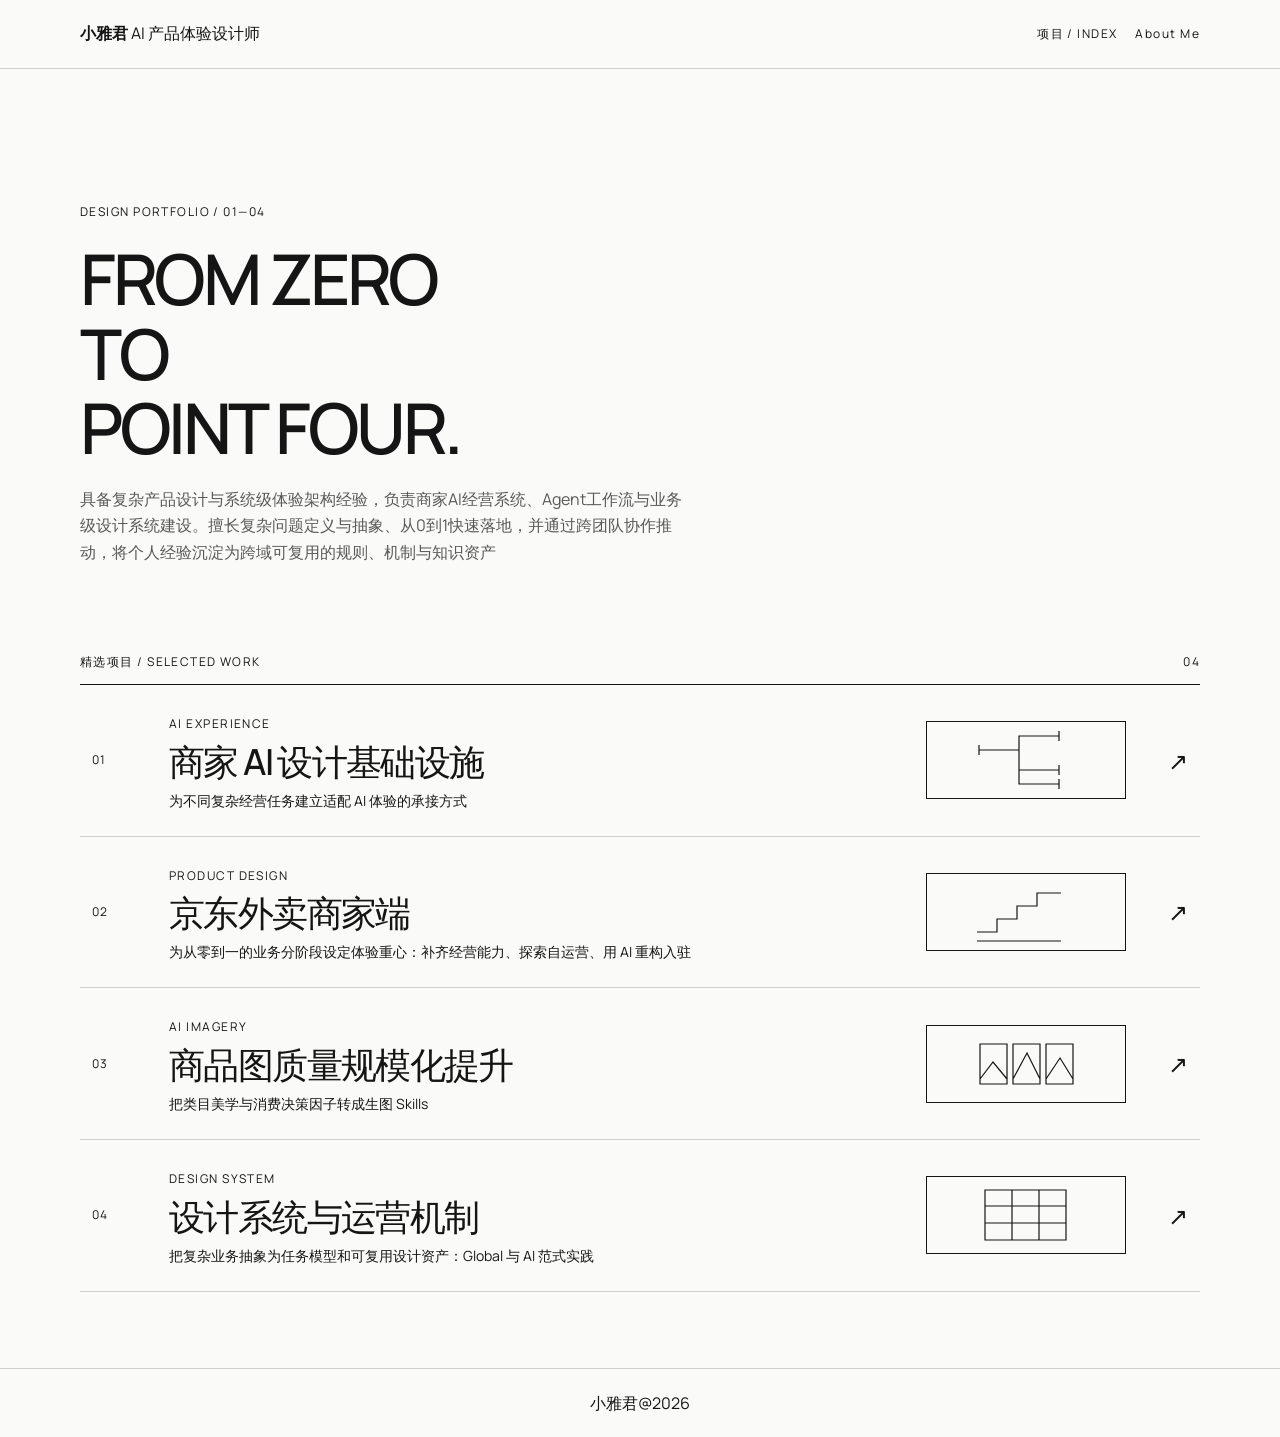
==== commit 0e620449: "Center portfolio footer credit" ====
--- a/index.html
+++ b/index.html
@@ -2,4 +2,4 @@
 <html lang="zh-CN"><head><meta charset="utf-8"><meta name="viewport" content="width=device-width, initial-scale=1"><title>郑雅文 · 产品设计作品集</title><link rel="stylesheet" href="style.css"></head>
 <body><header><div class="wrap bar"><a class="site-brand" href="index.html"><span><strong>小雅君</strong> AI 产品体验设计师</span></a><nav class="site-nav" aria-label="全站导航"><a class="meta" href="index.html#work">项目 / INDEX</a><a class="meta" href="about.html">About Me</a></nav></div></header>
 <main class="wrap"><section class="hero"><span class="meta">DESIGN PORTFOLIO / 01—04</span><h1>FROM ZERO<br>TO<br>POINT FOUR.</h1><p>具备复杂产品设计与系统级体验架构经验，负责商家AI经营系统、Agent工作流与业务级设计系统建设。擅长复杂问题定义与抽象、从0到1快速落地，并通过跨团队协作推动，将个人经验沉淀为跨域可复用的规则、机制与知识资产</p></section><section id="work" aria-label="精选项目"><div class="section-label meta"><span>精选项目 / SELECTED WORK</span><span>04</span></div><a class="project" href="merchant-ai.html"><span class="num">01</span><div><span class="tag">AI EXPERIENCE</span><h2>商家 AI 设计基础设施</h2><p>为不同复杂经营任务建立适配 AI 体验的承接方式</p></div><svg class="diagram" viewBox="0 0 118 76" aria-hidden="true"><path d="M12 28H52V48H92 M52 28V14H92 M52 48V62H92 M12 23V33 M92 9V19 M92 43V53 M92 57V67" fill="none" stroke="currentColor" stroke-width="1.2"/></svg><span class="arrow" aria-hidden="true">↗</span></a><a class="project" href="delivery.html"><span class="num">02</span><div><span class="tag">PRODUCT DESIGN</span><h2>京东外卖商家端</h2><p>为从零到一的业务分阶段设定体验重心：补齐经营能力、探索自运营、用 AI 重构入驻</p></div><svg class="diagram" viewBox="0 0 118 76" aria-hidden="true"><path d="M10 58H30V45H50V32H70V19H94 M10 67H94" fill="none" stroke="currentColor" stroke-width="1.2"/></svg><span class="arrow" aria-hidden="true">↗</span></a><a class="project" href="product-images.html"><span class="num">03</span><div><span class="tag">AI IMAGERY</span><h2>商品图质量规模化提升</h2><p>把类目美学与消费决策因子转成生图 Skills</p></div><svg class="diagram" viewBox="0 0 118 76" aria-hidden="true"><path d="M13 18H40V58H13Z M46 18H73V58H46Z M79 18H106V58H79Z M13 53L26 36L40 53 M46 53L60 27L73 53 M79 53L93 32L106 53" fill="none" stroke="currentColor" stroke-width="1.2"/></svg><span class="arrow" aria-hidden="true">↗</span></a><a class="project" href="design-system.html"><span class="num">04</span><div><span class="tag">DESIGN SYSTEM</span><h2>设计系统与运营机制</h2><p>把复杂业务抽象为任务模型和可复用设计资产：Global 与 AI 范式实践</p></div><svg class="diagram" viewBox="0 0 118 76" aria-hidden="true"><path d="M18 13H99V63H18Z M18 29H99 M18 46H99 M45 13V63 M72 13V63" fill="none" stroke="currentColor" stroke-width="1.2"/></svg><span class="arrow" aria-hidden="true">↗</span></a></section></main>
-<footer><div class="wrap"><span>郑雅文 · 作品集</span></div></footer></body></html>+<footer><div class="wrap"><span>小雅君@2026</span></div></footer></body></html>
--- a/style.css
+++ b/style.css
@@ -335,3 +335,5 @@
 @media(max-width:420px){.site-brand{font-size:13px;gap:6px}.site-brand img{width:24px;height:24px}}
 
 .about-gallery-controls button{font-family:var(--type)}
+
+footer .wrap{justify-content:center;text-align:center}
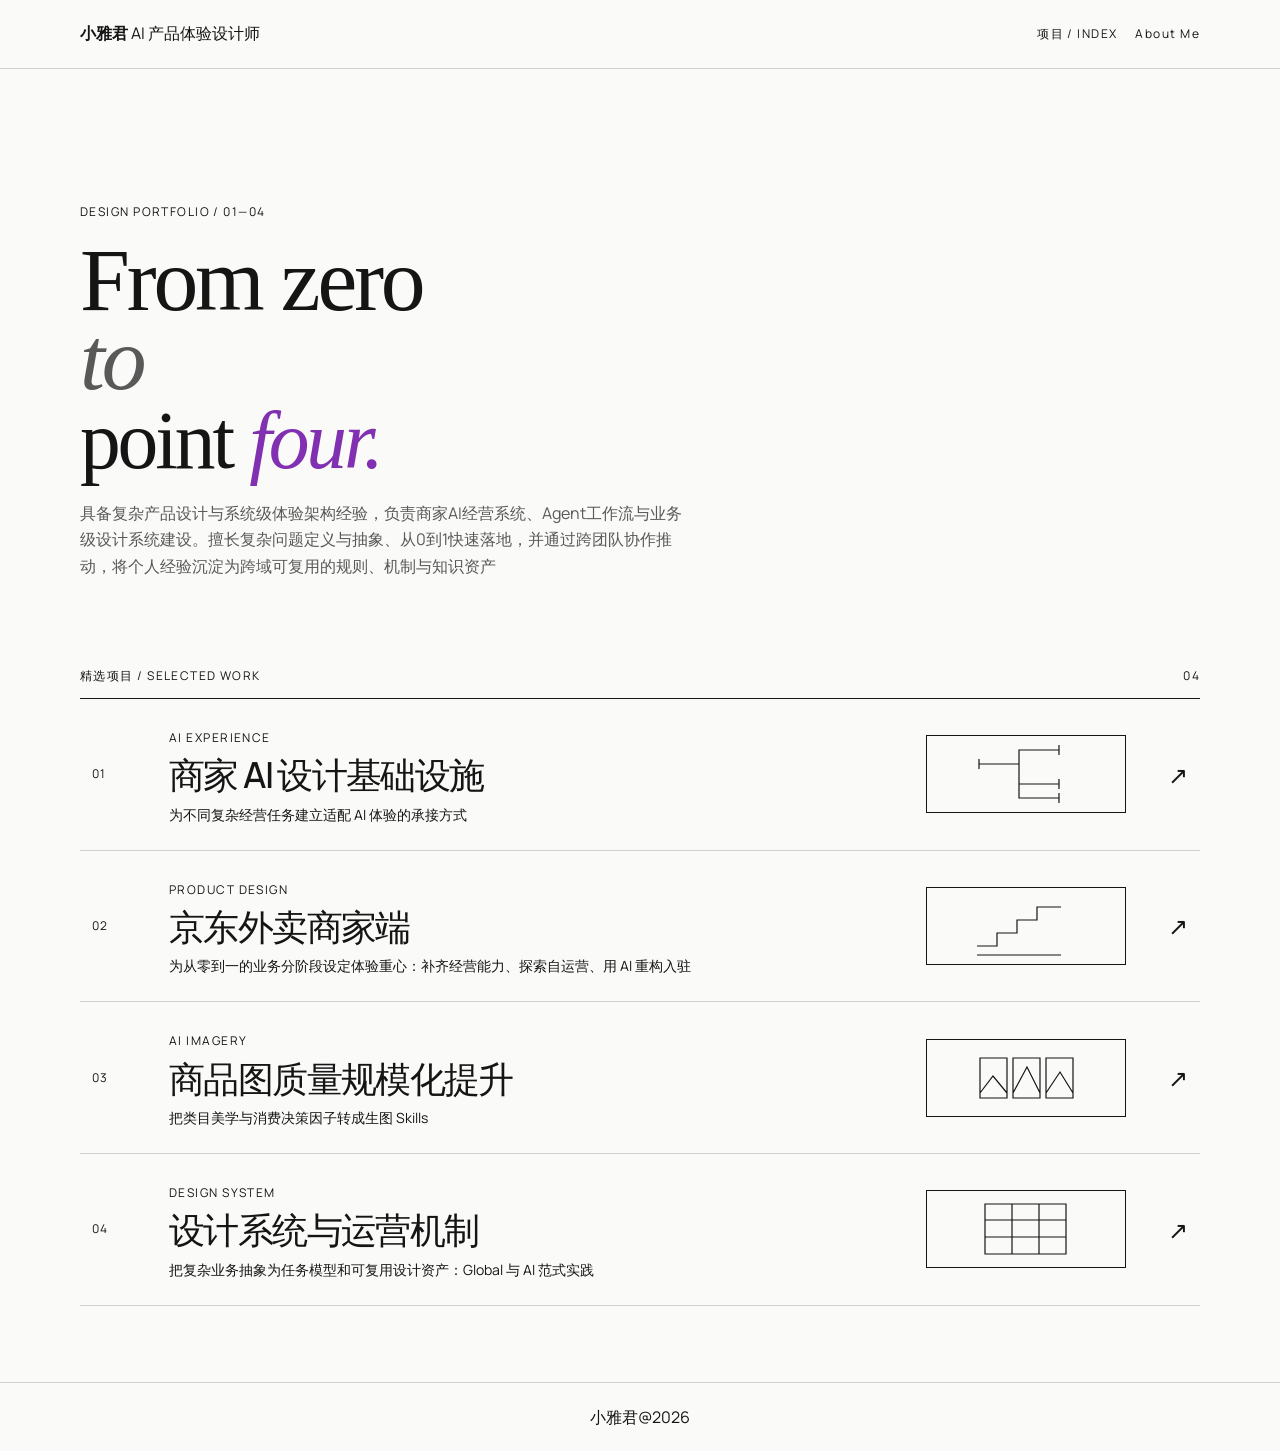
==== commit 7c5c1a07: "Update portfolio homepage headline" ====
--- a/index.html
+++ b/index.html
@@ -1,5 +1,5 @@
 <!doctype html>
 <html lang="zh-CN"><head><meta charset="utf-8"><meta name="viewport" content="width=device-width, initial-scale=1"><title>郑雅文 · 产品设计作品集</title><link rel="stylesheet" href="style.css"></head>
 <body><header><div class="wrap bar"><a class="site-brand" href="index.html"><span><strong>小雅君</strong> AI 产品体验设计师</span></a><nav class="site-nav" aria-label="全站导航"><a class="meta" href="index.html#work">项目 / INDEX</a><a class="meta" href="about.html">About Me</a></nav></div></header>
-<main class="wrap"><section class="hero"><span class="meta">DESIGN PORTFOLIO / 01—04</span><h1>FROM ZERO<br>TO<br>POINT FOUR.</h1><p>具备复杂产品设计与系统级体验架构经验，负责商家AI经营系统、Agent工作流与业务级设计系统建设。擅长复杂问题定义与抽象、从0到1快速落地，并通过跨团队协作推动，将个人经验沉淀为跨域可复用的规则、机制与知识资产</p></section><section id="work" aria-label="精选项目"><div class="section-label meta"><span>精选项目 / SELECTED WORK</span><span>04</span></div><a class="project" href="merchant-ai.html"><span class="num">01</span><div><span class="tag">AI EXPERIENCE</span><h2>商家 AI 设计基础设施</h2><p>为不同复杂经营任务建立适配 AI 体验的承接方式</p></div><svg class="diagram" viewBox="0 0 118 76" aria-hidden="true"><path d="M12 28H52V48H92 M52 28V14H92 M52 48V62H92 M12 23V33 M92 9V19 M92 43V53 M92 57V67" fill="none" stroke="currentColor" stroke-width="1.2"/></svg><span class="arrow" aria-hidden="true">↗</span></a><a class="project" href="delivery.html"><span class="num">02</span><div><span class="tag">PRODUCT DESIGN</span><h2>京东外卖商家端</h2><p>为从零到一的业务分阶段设定体验重心：补齐经营能力、探索自运营、用 AI 重构入驻</p></div><svg class="diagram" viewBox="0 0 118 76" aria-hidden="true"><path d="M10 58H30V45H50V32H70V19H94 M10 67H94" fill="none" stroke="currentColor" stroke-width="1.2"/></svg><span class="arrow" aria-hidden="true">↗</span></a><a class="project" href="product-images.html"><span class="num">03</span><div><span class="tag">AI IMAGERY</span><h2>商品图质量规模化提升</h2><p>把类目美学与消费决策因子转成生图 Skills</p></div><svg class="diagram" viewBox="0 0 118 76" aria-hidden="true"><path d="M13 18H40V58H13Z M46 18H73V58H46Z M79 18H106V58H79Z M13 53L26 36L40 53 M46 53L60 27L73 53 M79 53L93 32L106 53" fill="none" stroke="currentColor" stroke-width="1.2"/></svg><span class="arrow" aria-hidden="true">↗</span></a><a class="project" href="design-system.html"><span class="num">04</span><div><span class="tag">DESIGN SYSTEM</span><h2>设计系统与运营机制</h2><p>把复杂业务抽象为任务模型和可复用设计资产：Global 与 AI 范式实践</p></div><svg class="diagram" viewBox="0 0 118 76" aria-hidden="true"><path d="M18 13H99V63H18Z M18 29H99 M18 46H99 M45 13V63 M72 13V63" fill="none" stroke="currentColor" stroke-width="1.2"/></svg><span class="arrow" aria-hidden="true">↗</span></a></section></main>
+<main class="wrap"><section class="hero"><span class="meta">DESIGN PORTFOLIO / 01—04</span><h1 class="hero-headline">From zero<br><em class="hero-to">to</em><br><span class="hero-end">point <em>four.</em></span></h1><p>具备复杂产品设计与系统级体验架构经验，负责商家AI经营系统、Agent工作流与业务级设计系统建设。擅长复杂问题定义与抽象、从0到1快速落地，并通过跨团队协作推动，将个人经验沉淀为跨域可复用的规则、机制与知识资产</p></section><section id="work" aria-label="精选项目"><div class="section-label meta"><span>精选项目 / SELECTED WORK</span><span>04</span></div><a class="project" href="merchant-ai.html"><span class="num">01</span><div><span class="tag">AI EXPERIENCE</span><h2>商家 AI 设计基础设施</h2><p>为不同复杂经营任务建立适配 AI 体验的承接方式</p></div><svg class="diagram" viewBox="0 0 118 76" aria-hidden="true"><path d="M12 28H52V48H92 M52 28V14H92 M52 48V62H92 M12 23V33 M92 9V19 M92 43V53 M92 57V67" fill="none" stroke="currentColor" stroke-width="1.2"/></svg><span class="arrow" aria-hidden="true">↗</span></a><a class="project" href="delivery.html"><span class="num">02</span><div><span class="tag">PRODUCT DESIGN</span><h2>京东外卖商家端</h2><p>为从零到一的业务分阶段设定体验重心：补齐经营能力、探索自运营、用 AI 重构入驻</p></div><svg class="diagram" viewBox="0 0 118 76" aria-hidden="true"><path d="M10 58H30V45H50V32H70V19H94 M10 67H94" fill="none" stroke="currentColor" stroke-width="1.2"/></svg><span class="arrow" aria-hidden="true">↗</span></a><a class="project" href="product-images.html"><span class="num">03</span><div><span class="tag">AI IMAGERY</span><h2>商品图质量规模化提升</h2><p>把类目美学与消费决策因子转成生图 Skills</p></div><svg class="diagram" viewBox="0 0 118 76" aria-hidden="true"><path d="M13 18H40V58H13Z M46 18H73V58H46Z M79 18H106V58H79Z M13 53L26 36L40 53 M46 53L60 27L73 53 M79 53L93 32L106 53" fill="none" stroke="currentColor" stroke-width="1.2"/></svg><span class="arrow" aria-hidden="true">↗</span></a><a class="project" href="design-system.html"><span class="num">04</span><div><span class="tag">DESIGN SYSTEM</span><h2>设计系统与运营机制</h2><p>把复杂业务抽象为任务模型和可复用设计资产：Global 与 AI 范式实践</p></div><svg class="diagram" viewBox="0 0 118 76" aria-hidden="true"><path d="M18 13H99V63H18Z M18 29H99 M18 46H99 M45 13V63 M72 13V63" fill="none" stroke="currentColor" stroke-width="1.2"/></svg><span class="arrow" aria-hidden="true">↗</span></a></section></main>
 <footer><div class="wrap"><span>小雅君@2026</span></div></footer></body></html>
--- a/style.css
+++ b/style.css
@@ -100,8 +100,9 @@
 .journey-grid{display:grid;gap:18px;margin:22px 0 36px}
 .journey-row{display:grid;grid-template-columns:minmax(0,1fr) minmax(0,2fr);gap:22px;align-items:start;background:#efefed;border-radius:var(--radius);padding:20px}
 .journey-copy .meta,.journey-copy p,.journey-copy dt{color:var(--muted)}
-.ai-part .journey-copy h4{margin:8px 0;font-size:clamp(17px,2.1vw,23px)}
-.journey-copy p,.journey-copy dl{margin:8px 0;font-size:14px}
+.ai-part .journey-copy h4{margin:4px 0 2px;font-size:clamp(17px,2.1vw,23px)}
+.ai-part .journey-copy p{margin:0;font-size:14px;line-height:1.55}
+.journey-copy dl{margin:12px 0 0;font-size:14px}
 .journey-copy dt{font-size:12px}
 .journey-copy dd{margin:0;font-weight:600}
 .ai-part .journey-row .plate{margin:0}
@@ -337,3 +338,21 @@
 .about-gallery-controls button{font-family:var(--type)}
 
 footer .wrap{justify-content:center;text-align:center}
+
+
+.ai-part .journey-row{grid-template-columns:minmax(0,2fr) minmax(0,3fr)}
+.ai-part .journey-copy .plate{margin-top:6px}
+@media(min-width:681px){
+  .journey-copy{align-self:stretch;display:flex;flex-direction:column}
+  .journey-copy dl{margin-top:auto;padding-top:12px}
+}
+.journey-example{min-width:0;align-self:stretch;display:flex;flex-direction:column;justify-content:center;background:#fff;border-radius:var(--radius);padding:12px}
+.journey-example .num:empty{display:none}
+@media(max-width:680px){.ai-part .journey-row{grid-template-columns:1fr}}
+
+.ai-part .journey-copy figcaption{display:none}
+
+.hero .hero-headline{font:400 clamp(33.6px,7vw,100.8px)/.88 Georgia,"Times New Roman",serif;letter-spacing:-.035em}
+.hero-to{color:var(--muted)}
+.hero-end{font-size:.91em}
+.hero-end em{color:#8030b0}
